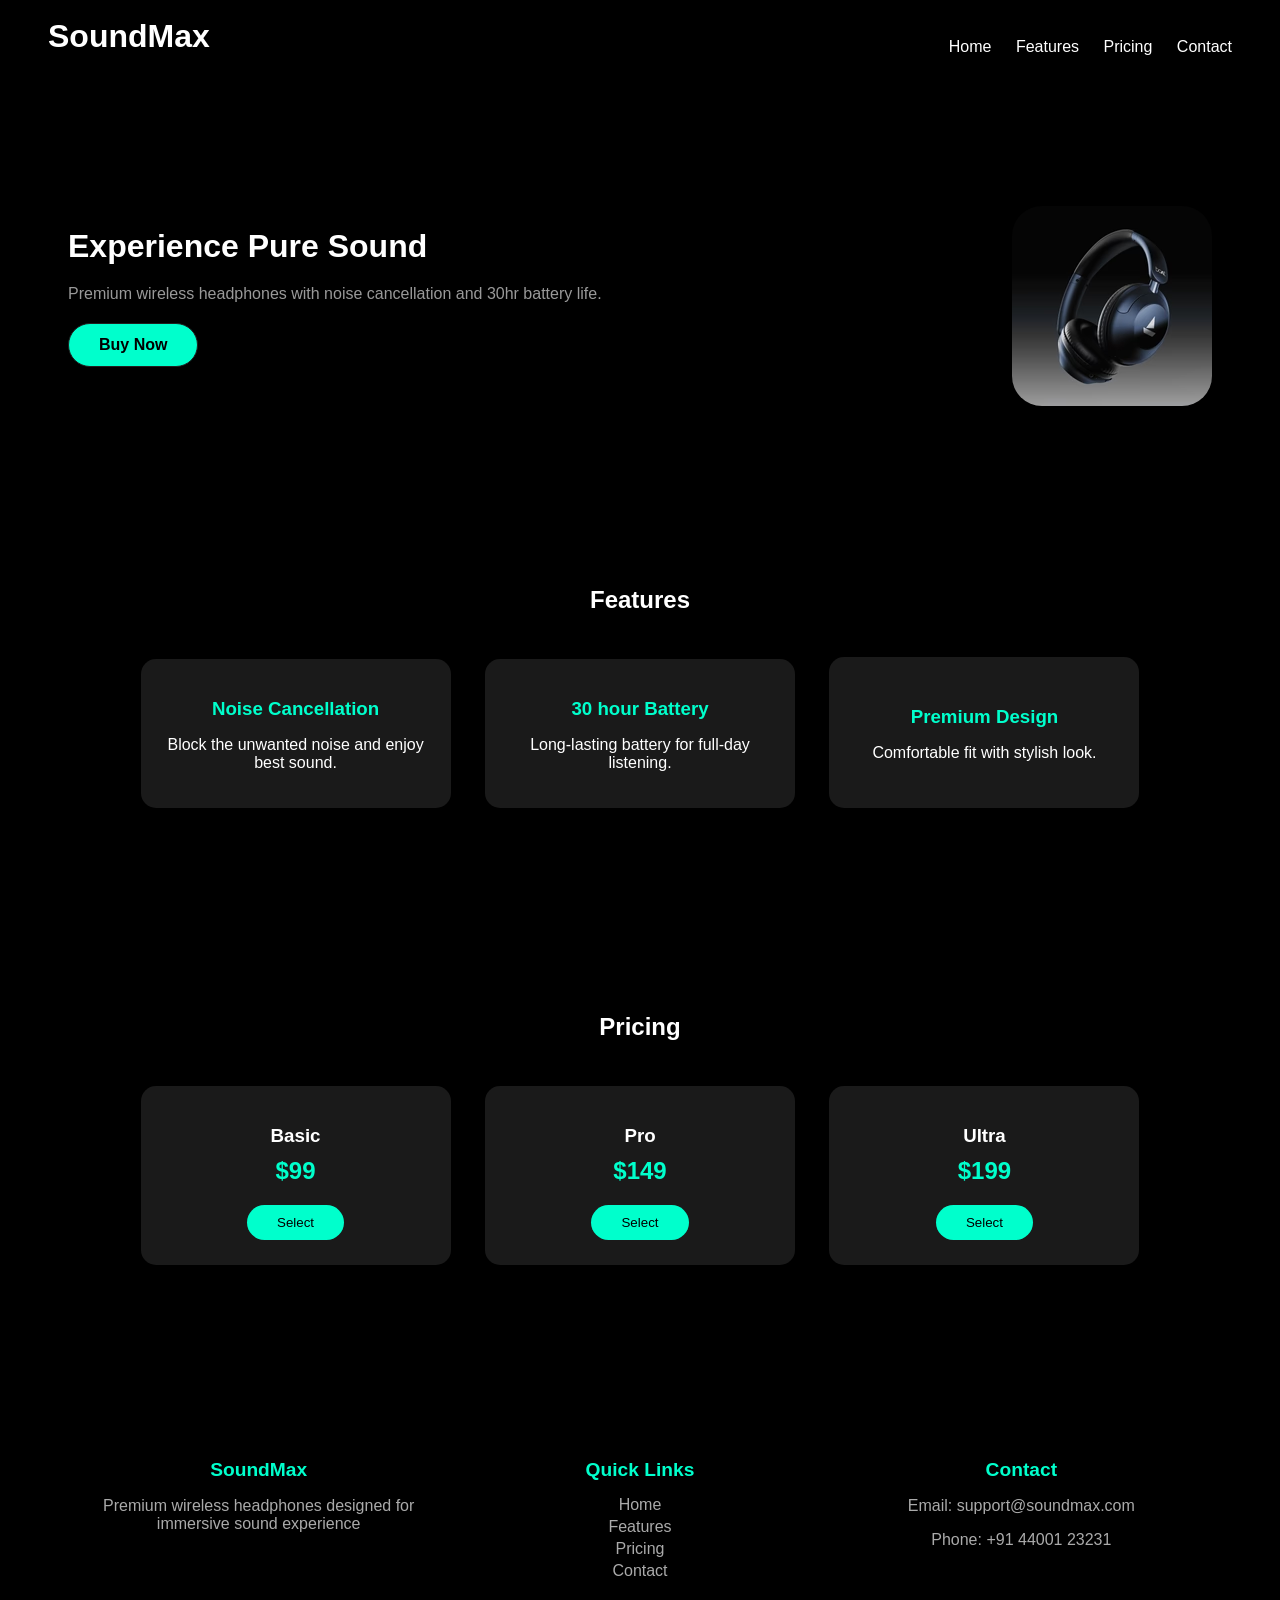
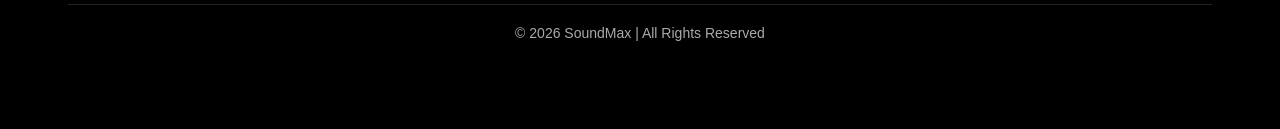
==== index.html @ c3f9bc01 "created html and css file" ====
<!DOCTYPE html>
<html>

<head>
    <title>SoundMax</title>
    <meta charset="UTF-8">
    <meta name="viewport" content="width=device-width, initial-scale=1.0">
    <link rel="stylesheet" href="style.css">
</head>

<body>
    <div class="header">
        <h1>SoundMax</h1>
        <ul>
            <li><a href="#home">Home</a></li>
            <li><a href="#features">Features</a></li>
            <li><a href=" #pricing">Pricing</a></li>
            <li><a href="#contact">Contact</a></li>
        </ul>
    </div>
    <div class="content" id="home">
        <div>
            <h1>Experience Pure Sound</h1>
            <p>Premium wireless headphones with noise cancellation and 30hr battery life.</p>
            <a href="#">Buy Now</a>
        </div>
        <img src="image/headphone.avif">
    </div>
    <div class="Features" id="features">
        <h2>Features</h2>
        <div class="f_cont">
            <div class="box">
                <h3>Noise Cancellation</h3>
                <p>Block the unwanted noise and enjoy best sound.</p>
            </div>
            <div class="box">
                <h3>30 hour Battery</h3>
                <p>Long-lasting battery for full-day listening.</p>
            </div>
            <div class="box1">
                <h3>Premium Design</h3>
                <p>Comfortable fit with stylish look.</p>
            </div>
        </div>
    </div>
    <div class="Pricing" id="pricing">
        <h2>Pricing</h2>
        <div class="pric">
            <div class="box2">
                <h3>Basic</h3>
                <h2>$99</h2>
                <button>Select</button>
            </div>
            <div class="box2">
                <h3>Pro</h3>
                <h2>$149</h2>
                <button>Select</button>
            </div>
            <div class="box2">
                <h3>Ultra</h3>
                <h2>$199</h2>
                <button>Select</button>
            </div>
        </div>
    </div>
    <div class="footer" id="contact">
        <div class="f_con">
            <div class="f_box">
                <h3>SoundMax</h3>
                <p>Premium wireless headphones designed for immersive sound experience</p>
            </div>
            <div class="f_box">
                <h3>Quick Links</h3>
                <a href="#home">Home</a>
                <a href="#features">Features</a>
                <a href=" #pricing">Pricing</a>
                <a href="#contact">Contact</a>
            </div>
            <div class="f_box">
                <h3>Contact</h3>
                <p style="cursor: pointer;">Email: support@soundmax.com</p>
                <p style="cursor: pointer;">Phone: +91 44001 23231</p>
            </div>
        </div>
        <div class="cr">
            <!-- &#169; 2026 SoundMax | All Rights Reserved -->
            &copy; 2026 SoundMax | All Rights Reserved
        </div>
    </div>
</body>

</html>
---- style.css ----
body{
background-color:black;
color: white;
font-family: 'Segoe UI', Tahoma, Geneva, Verdana, sans-serif;
}
html{
    scroll-behavior: smooth;
}
.header{
    background-color: black;
    position: sticky;
    padding: 10px 40px;
    display: flex;
    justify-content: space-between;
    align-items: center;
    z-index: 1000;
    top:0;
}
.header h1{
    margin-top: 0%;
}
.header ul{
    list-style: none;
    padding-left:0%;
}
.header li{
 margin-left: 20px;
 display: inline-block;
}
.header a{
    text-decoration: none;
    color:white;
    transition: 0.3s;
}
.header a:hover{
    color:#00ffcc
}
/* content */
.content{
    background: linear-gradient(#1f1f1f);
    padding: 80px 60px;
    justify-content: space-between;
    display: flex;
    flex-wrap: wrap;
    align-items: center;
}
.content img{
    border: none;
    border-radius: 30px;
    margin-top: 40px;
    width: 200px;
    height: 200px;
    transition: 0.4s;
}
.content img:hover{
    transform: scale(1.1);
    cursor:pointer;
    border:1px solid #00ffcc;
    box-shadow: 0px 0px 15px rgb(5, 224, 187);
}
.content a{
    text-decoration: none;
    border: 1px solid;
    background-color: #00ffcc;
    border-radius: 25px;
    padding: 12px 30px;
    color:black;
    border-color: #1f1f1f;
    transition: 0.3s;
    display: inline-block; 
    font-weight: bold;
}
.content a:hover{
    background-color: white;
    transform:scale(0.90);
}
.content p{
    color:#999;
    margin-bottom: 20px;
}
.content h1{
    margin-bottom:20px ;
}
/* features */
.Features{
    text-align: center;
    padding: 80px 60px;
}
.Features .f_cont{
    margin-top: 30px;
}
.f_cont .box {
    display:inline-block;
    width: 270px;
    padding:20px;
    border-radius: 15px;
    margin:15px;
    transition: 0.3s;
    background:#1a1a1a;
}
.f_cont .box1 {
    display:inline-block;
    width: 270px;
    padding:30px 20px;
    border-radius: 15px;
    margin:15px;
    transition: 0.3s;
    background:#1a1a1a;
    position: relative;
    top:-10px;
}
.f_cont .box h3, 
.f_cont .box1 h3{
        color:#00ffcc;
        margin-bottom: 10px;
}
.f_cont .box1:hover{
        transform: translateY(-10px);
        border: 2px solid #00ffcc;
        box-shadow: 0 15px 20px rgba(0, 225, 202, 0.397);
}
.f_cont .box:hover{
        transform: translateY(-10px);
        border: 2px solid #00ffcc;
        box-shadow: 0 15px 20px rgba(0, 225, 202, 0.422);
}
/* pricing */
.Pricing{
    text-align: center;
    padding: 80px 60px;
}
.Pricing .pric{
    margin-top: 30px;
}
.pric .box2 {
    display:inline-block;
    width: 270px;
    padding:20px;
    border-radius: 15px;
    margin:15px;
    transition: 0.3s;
    background:#1a1a1a;
}
.pric .box2 h2{
        color:#00ffcc;
        margin-bottom: 10px;
        font-weight:900;
        margin-top: 0%;
    }
.pric .box2 h3{
    margin-bottom: 10px;
}
.pric .box2 button{
    margin-top: 10px;margin-bottom: 5px;
    padding: 10px 30px;
    border: none;
    border-radius: 30px;
    cursor: pointer;
    background-color: #00ffcc;
    transition: 0.3s;
}
.pric .box2 button:hover{
    background-color: white;
    color: black;
    transform: scale(0.90);
}
.pric .box2:hover{
        transform: translateY(-10px);
        border: 2px solid #00ffcc;
        box-shadow: 0 15px 20px rgb(0, 225, 204 ,0.2);}     
/* contact */
.footer{
    text-align: center;
    padding: 80px 60px;
} 
.footer .f_box p,a{
    color: #AAAAAA;

}
.footer .f_box h3,
.footer .f_box h4{
    color: #00ffcc;
    font-size: larger;
    margin-bottom: 15px;
}
.footer .f_box{
    background-color: black;
    text-align: none;
}
.footer .f_box a{
    text-decoration: none;
    display: block;
    transition: 0.3s;
    margin-bottom: 4px;
}
.footer .f_box a:hover{
    color: #00ffcc;
}
.footer .cr{
    font-size: 14px;
    border-top: 1px solid #222;
    color:  #AAAAAA;
    padding-top:20px;
    margin-top: 20px;
}
.footer .f_con{
    display: flex;
    justify-content: space-between;
    flex-wrap: wrap;
    max-width: 1200px;
    margin: auto;
}
.footer .f_box{
        flex: 1;
        min-width: 200px;
    }
/* mobile view */
@media (max-width:768px){
    .header{
        flex-direction: column;
        
    }
    .header ul{
         margin-top: 15px;
    }
    .content{
        flex-direction: column;
        padding: 100px 20px;
        text-align: center;
    }
    .f_cont .box ,
    .f_cont .box1 {
        display: block;
        margin: 15px auto;
        width: 90%;
    }
    .f_cont .box1 {
        top:10px;
    }
    .pric .box2 {
        display: block;
        margin: 15px auto;
        width: 90%;
    }
    .footer{
        flex-direction: column;
        padding: 100px 20px;
        text-align: center;
    }
    .footer .f_con{
        flex-direction: column;
        text-align: center;
    }
}
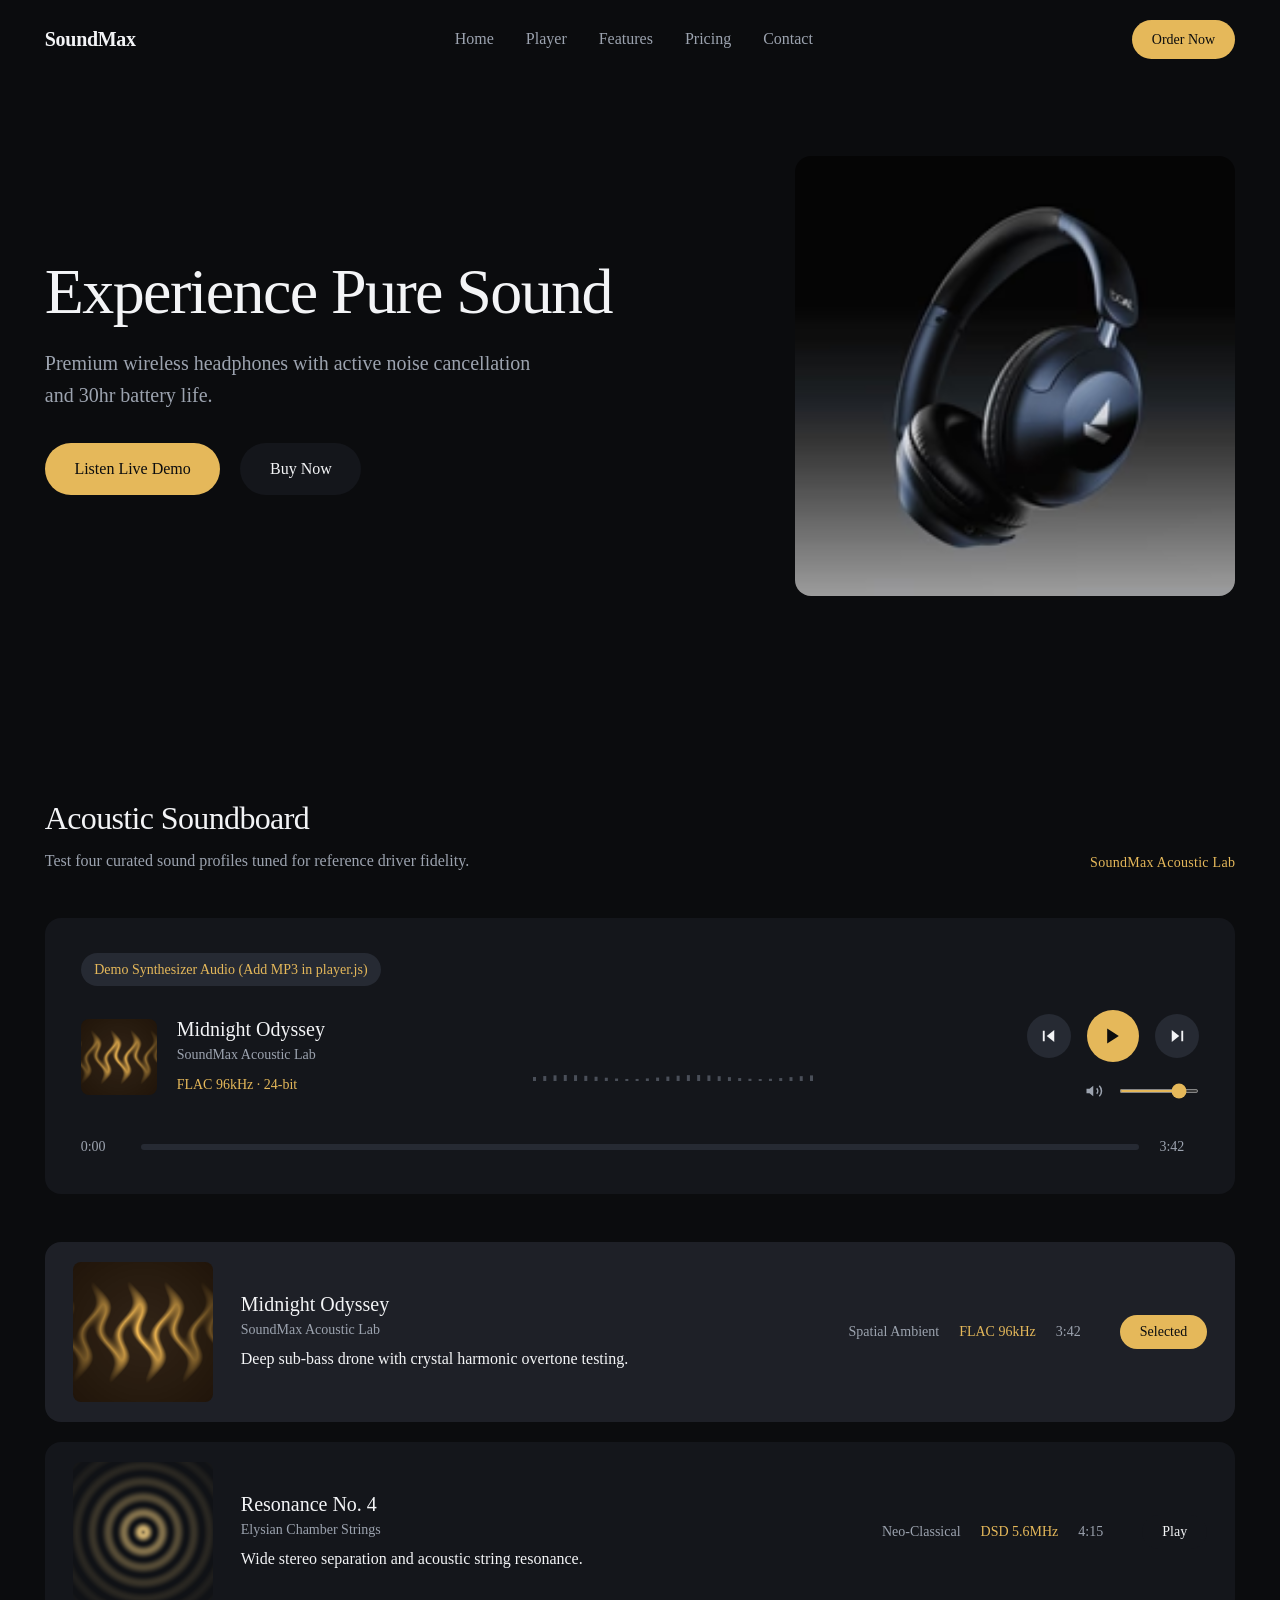
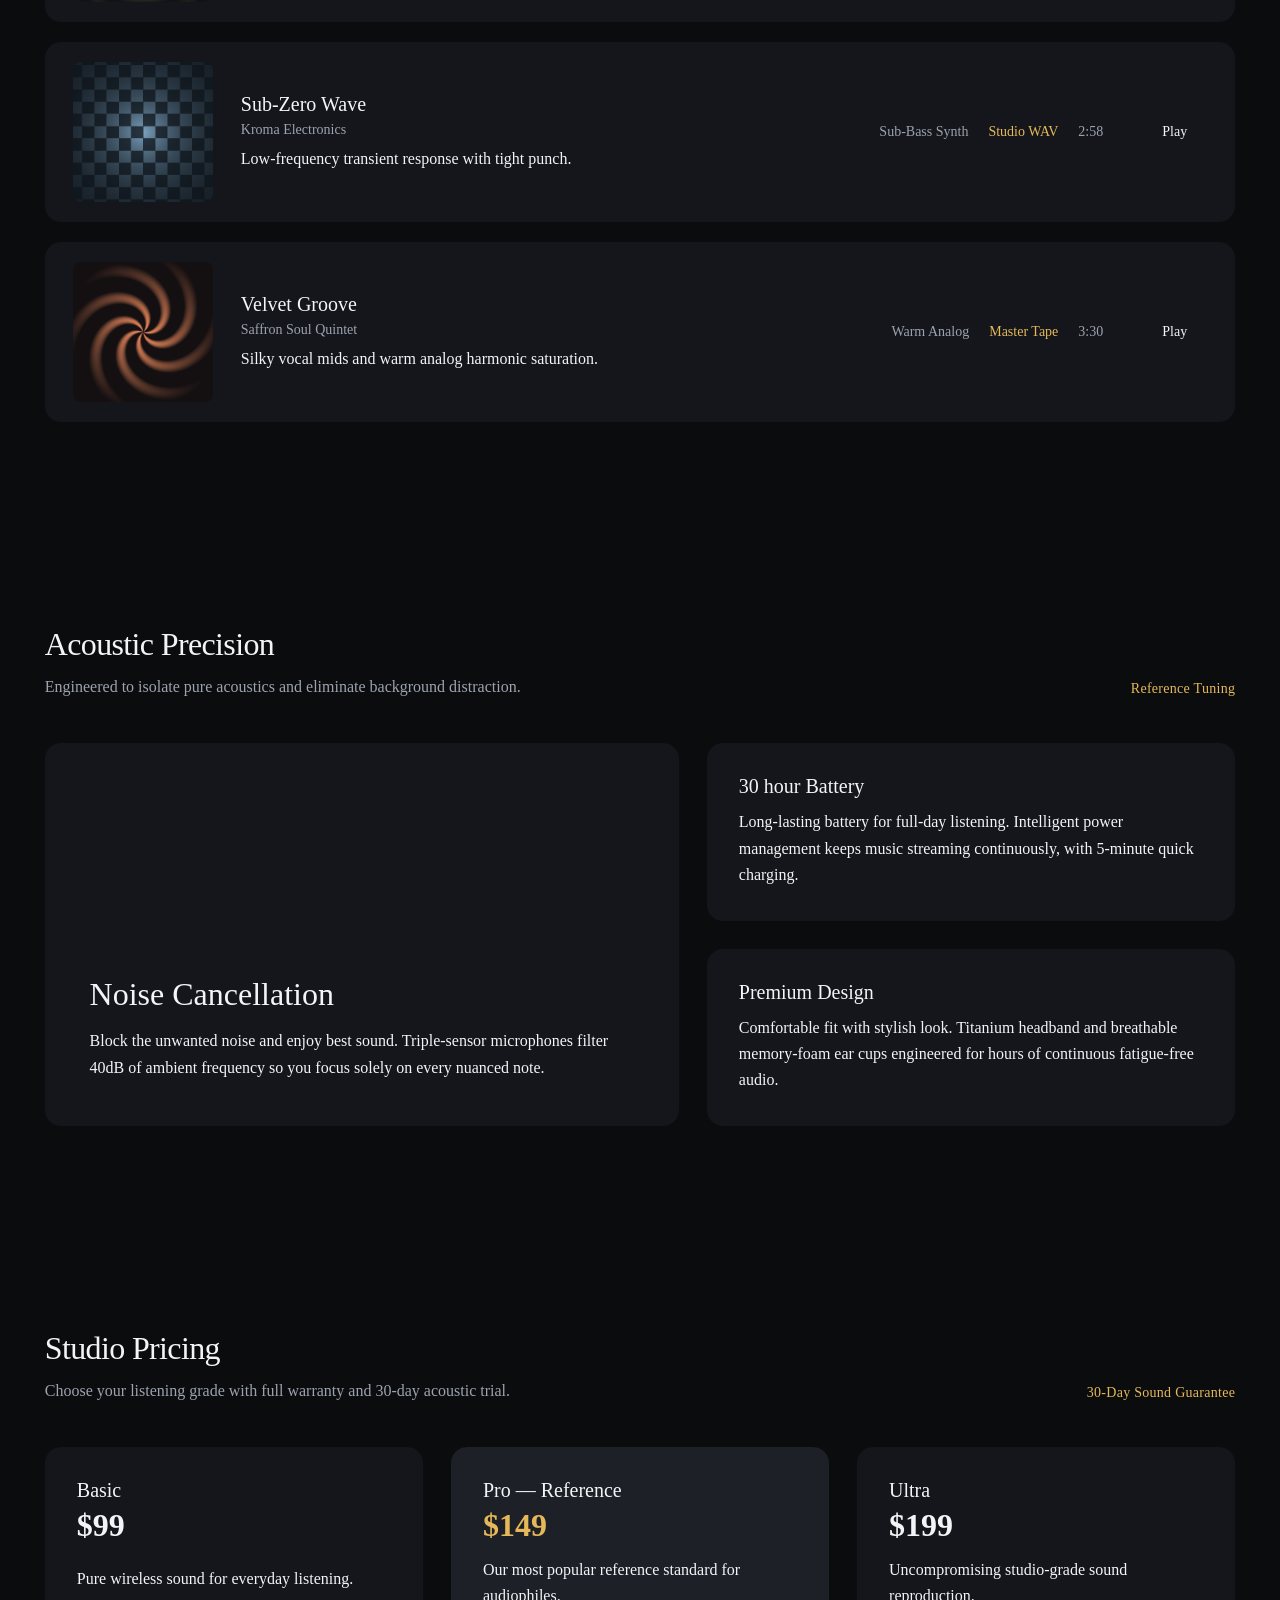
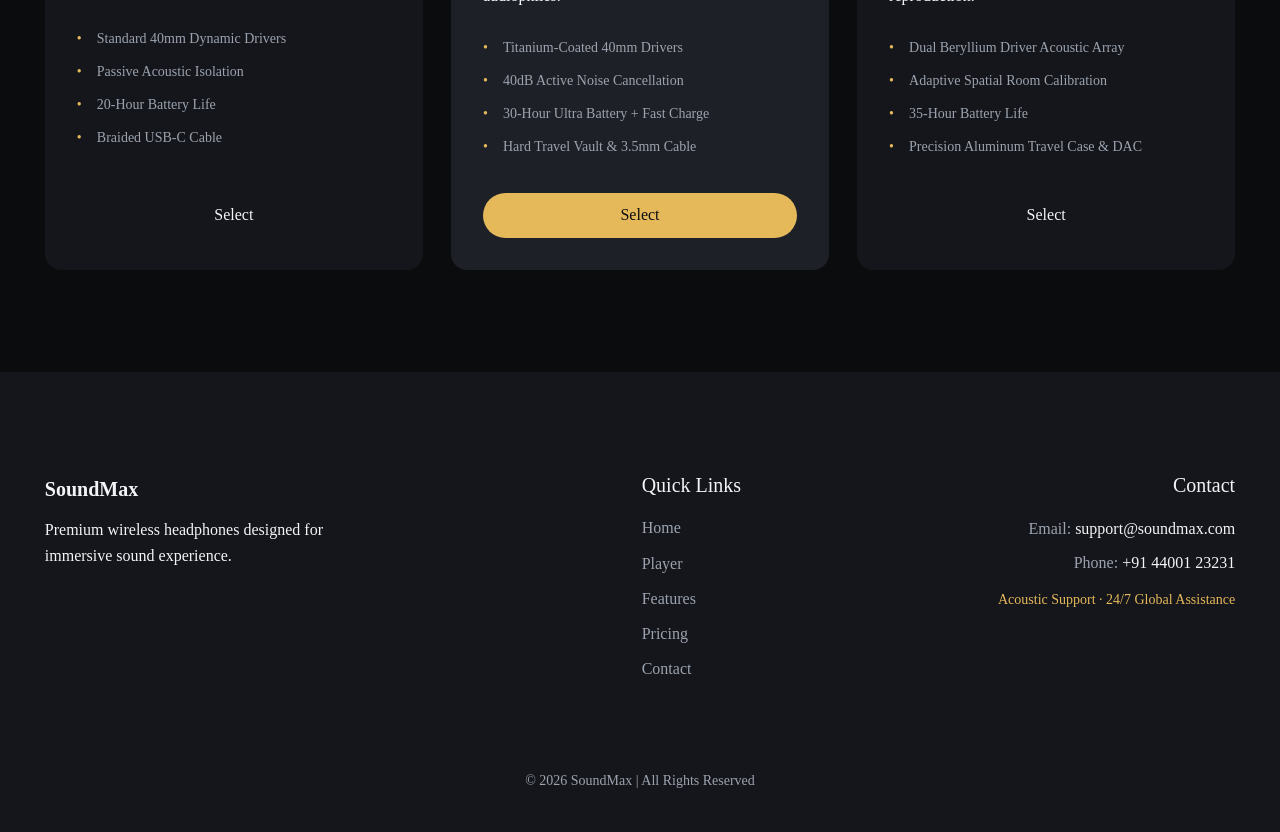
==== commit c4a60eee: "Redesign SoundMax music experience" ====
--- a/index.html
+++ b/index.html
@@ -1,92 +1,311 @@
 <!DOCTYPE html>
-<html>
+<html lang="en">
 
 <head>
-    <title>SoundMax</title>
     <meta charset="UTF-8">
     <meta name="viewport" content="width=device-width, initial-scale=1.0">
+    <meta name="color-scheme" content="dark">
+    <title>SoundMax — High Fidelity Acoustic Experience</title>
+    <!-- Dealt font: Erode serif display from Fontshare -->
+    <link rel="preconnect" href="https://api.fontshare.com">
+    <link rel="preconnect" href="https://cdn.fontshare.com" crossorigin>
+    <link href="https://api.fontshare.com/v2/css?f[]=erode@400,500,600&display=swap" rel="stylesheet">
     <link rel="stylesheet" href="style.css">
 </head>
 
 <body>
-    <div class="header">
-        <h1>SoundMax</h1>
-        <ul>
-            <li><a href="#home">Home</a></li>
-            <li><a href="#features">Features</a></li>
-            <li><a href=" #pricing">Pricing</a></li>
-            <li><a href="#contact">Contact</a></li>
-        </ul>
-    </div>
-    <div class="content" id="home">
-        <div>
-            <h1>Experience Pure Sound</h1>
-            <p>Premium wireless headphones with noise cancellation and 30hr battery life.</p>
-            <a href="#">Buy Now</a>
-        </div>
-        <img src="image/headphone.avif">
-    </div>
-    <div class="Features" id="features">
-        <h2>Features</h2>
-        <div class="f_cont">
-            <div class="box">
-                <h3>Noise Cancellation</h3>
-                <p>Block the unwanted noise and enjoy best sound.</p>
-            </div>
-            <div class="box">
-                <h3>30 hour Battery</h3>
-                <p>Long-lasting battery for full-day listening.</p>
-            </div>
-            <div class="box1">
-                <h3>Premium Design</h3>
-                <p>Comfortable fit with stylish look.</p>
-            </div>
-        </div>
-    </div>
-    <div class="Pricing" id="pricing">
-        <h2>Pricing</h2>
-        <div class="pric">
-            <div class="box2">
-                <h3>Basic</h3>
-                <h2>$99</h2>
-                <button>Select</button>
-            </div>
-            <div class="box2">
-                <h3>Pro</h3>
-                <h2>$149</h2>
-                <button>Select</button>
-            </div>
-            <div class="box2">
-                <h3>Ultra</h3>
-                <h2>$199</h2>
-                <button>Select</button>
-            </div>
-        </div>
-    </div>
-    <div class="footer" id="contact">
-        <div class="f_con">
-            <div class="f_box">
-                <h3>SoundMax</h3>
-                <p>Premium wireless headphones designed for immersive sound experience</p>
-            </div>
-            <div class="f_box">
+    <!-- Header Navigation -->
+    <header class="header">
+        <a href="#home" class="logo">SoundMax</a>
+        <nav class="nav-menu" aria-label="Main navigation">
+            <ul class="nav-links">
+                <li><a href="#home">Home</a></li>
+                <li><a href="#player">Player</a></li>
+                <li><a href="#features">Features</a></li>
+                <li><a href="#pricing">Pricing</a></li>
+                <li><a href="#contact">Contact</a></li>
+            </ul>
+        </nav>
+        <a href="#pricing" class="btn btn-sm btn-accent header-cta">Order Now</a>
+    </header>
+
+    <main>
+        <!-- Hero Section -->
+        <section class="content hero-section" id="home">
+            <div class="hero-text animate-enter">
+                <h1>Experience Pure Sound</h1>
+                <p class="hero-desc">Premium wireless headphones with active noise cancellation and 30hr battery life.</p>
+                <div class="hero-actions">
+                    <a href="#player" id="hero-listen-btn" class="btn btn-accent">Listen Live Demo</a>
+                    <a href="#pricing" class="btn btn-surface">Buy Now</a>
+                </div>
+            </div>
+            <div class="hero-visual animate-enter">
+                <img src="image/headphone.avif" alt="SoundMax Wireless Headphones" class="hero-image">
+            </div>
+        </section>
+
+        <!-- Interactive Music Player & Soundboard -->
+        <section class="player-section" id="player">
+            <div class="section-header animate-enter">
+                <div class="section-title-wrap">
+                    <h2>Acoustic Soundboard</h2>
+                    <p class="section-lead">Test four curated sound profiles tuned for reference driver fidelity.</p>
+                </div>
+                <span class="section-badge">SoundMax Acoustic Lab</span>
+            </div>
+
+            <!-- Master Interactive Player Dock -->
+            <div class="player-dock animate-enter" data-ui>
+                <div class="player-demo-notice">
+                    <span id="player-demo-badge" class="demo-badge">Demo Synthesizer Audio (Add MP3 in player.js)</span>
+                </div>
+
+                <div class="player-main-row">
+                    <div class="player-track-info">
+                        <img id="player-track-cover" src="image/album-midnight.png" alt="Current album artwork" class="player-cover">
+                        <div class="player-track-meta">
+                            <h3 id="player-track-title">Midnight Odyssey</h3>
+                            <p id="player-track-artist">SoundMax Acoustic Lab</p>
+                            <span id="player-track-format" class="format-tag">FLAC 96kHz · 24-bit</span>
+                        </div>
+                    </div>
+
+                    <div class="player-visualizer-wrap">
+                        <canvas id="visualizer-canvas" class="visualizer-canvas"></canvas>
+                    </div>
+
+                    <div class="player-controls-group">
+                        <div class="player-buttons">
+                            <button id="prev-btn" class="control-btn" aria-label="Previous track">
+                                <svg width="18" height="18" viewBox="0 0 24 24" fill="currentColor">
+                                    <polygon points="19 20 9 12 19 4 19 20"></polygon>
+                                    <line x1="5" y1="19" x2="5" y2="5" stroke="currentColor" stroke-width="2.5"></line>
+                                </svg>
+                            </button>
+                            <button id="play-btn" class="control-btn play-main-btn" aria-label="Play or pause track">
+                                <svg id="play-icon" width="20" height="20" viewBox="0 0 24 24">
+                                    <polygon points="5 3 19 12 5 21 5 3" fill="currentColor"></polygon>
+                                </svg>
+                            </button>
+                            <button id="next-btn" class="control-btn" aria-label="Next track">
+                                <svg width="18" height="18" viewBox="0 0 24 24" fill="currentColor">
+                                    <polygon points="5 4 15 12 5 20 5 4"></polygon>
+                                    <line x1="19" y1="5" x2="19" y2="19" stroke="currentColor" stroke-width="2.5"></line>
+                                </svg>
+                            </button>
+                        </div>
+
+                        <div class="player-volume-control">
+                            <button id="volume-btn" class="volume-btn" aria-label="Mute or unmute">
+                                <svg id="volume-icon" width="18" height="18" viewBox="0 0 24 24" fill="currentColor">
+                                    <polygon points="11 5 6 9 2 9 2 15 6 15 11 19 11 5"></polygon>
+                                    <path d="M15.54 8.46a5 5 0 0 1 0 7.07" fill="none" stroke="currentColor" stroke-width="2"></path>
+                                    <path d="M19.07 4.93a10 10 0 0 1 0 14.14" fill="none" stroke="currentColor" stroke-width="2"></path>
+                                </svg>
+                            </button>
+                            <input type="range" id="player-volume" class="volume-slider" min="0" max="100" value="80" aria-label="Volume slider">
+                        </div>
+                    </div>
+                </div>
+
+                <!-- Timeline Scrubber -->
+                <div class="player-timeline-row">
+                    <span id="player-current-time" class="time-label">0:00</span>
+                    <div class="progress-container">
+                        <div id="player-progress-fill" class="progress-fill"></div>
+                        <input type="range" id="player-progress" class="progress-range" min="0" max="100" value="0" step="0.1" aria-label="Audio timeline seek">
+                    </div>
+                    <span id="player-total-time" class="time-label">3:42</span>
+                </div>
+            </div>
+
+            <!-- Curated Sound Profiles Tracklist -->
+            <div class="tracklist-container">
+                <article class="track-row is-active animate-enter" data-index="0">
+                    <img src="image/album-midnight.png" alt="Midnight Odyssey cover art" class="track-art" width="140" height="140">
+                    <div class="track-details">
+                        <h3>Midnight Odyssey</h3>
+                        <p class="track-artist">SoundMax Acoustic Lab</p>
+                        <p class="track-desc">Deep sub-bass drone with crystal harmonic overtone testing.</p>
+                    </div>
+                    <div class="track-meta-wrap">
+                        <span class="track-genre">Spatial Ambient</span>
+                        <span class="track-format">FLAC 96kHz</span>
+                        <span class="track-time">3:42</span>
+                        <button class="btn btn-sm btn-accent track-play-state">Playing</button>
+                    </div>
+                </article>
+
+                <article class="track-row animate-enter" data-index="1">
+                    <img src="image/album-resonance.png" alt="Resonance No. 4 cover art" class="track-art" width="140" height="140">
+                    <div class="track-details">
+                        <h3>Resonance No. 4</h3>
+                        <p class="track-artist">Elysian Chamber Strings</p>
+                        <p class="track-desc">Wide stereo separation and acoustic string resonance.</p>
+                    </div>
+                    <div class="track-meta-wrap">
+                        <span class="track-genre">Neo-Classical</span>
+                        <span class="track-format">DSD 5.6MHz</span>
+                        <span class="track-time">4:15</span>
+                        <button class="btn btn-sm btn-surface track-play-state">Play</button>
+                    </div>
+                </article>
+
+                <article class="track-row animate-enter" data-index="2">
+                    <img src="image/album-subzero.png" alt="Sub-Zero Wave cover art" class="track-art" width="140" height="140">
+                    <div class="track-details">
+                        <h3>Sub-Zero Wave</h3>
+                        <p class="track-artist">Kroma Electronics</p>
+                        <p class="track-desc">Low-frequency transient response with tight punch.</p>
+                    </div>
+                    <div class="track-meta-wrap">
+                        <span class="track-genre">Sub-Bass Synth</span>
+                        <span class="track-format">Studio WAV</span>
+                        <span class="track-time">2:58</span>
+                        <button class="btn btn-sm btn-surface track-play-state">Play</button>
+                    </div>
+                </article>
+
+                <article class="track-row animate-enter" data-index="3">
+                    <img src="image/album-velvet.png" alt="Velvet Groove cover art" class="track-art" width="140" height="140">
+                    <div class="track-details">
+                        <h3>Velvet Groove</h3>
+                        <p class="track-artist">Saffron Soul Quintet</p>
+                        <p class="track-desc">Silky vocal mids and warm analog harmonic saturation.</p>
+                    </div>
+                    <div class="track-meta-wrap">
+                        <span class="track-genre">Warm Analog</span>
+                        <span class="track-format">Master Tape</span>
+                        <span class="track-time">3:30</span>
+                        <button class="btn btn-sm btn-surface track-play-state">Play</button>
+                    </div>
+                </article>
+            </div>
+        </section>
+
+        <!-- Features Section -->
+        <section class="Features features-section" id="features">
+            <div class="section-header animate-enter">
+                <div class="section-title-wrap">
+                    <h2>Acoustic Precision</h2>
+                    <p class="section-lead">Engineered to isolate pure acoustics and eliminate background distraction.</p>
+                </div>
+                <span class="section-badge">Reference Tuning</span>
+            </div>
+            <div class="features-editorial-grid">
+                <div class="feature-flagship animate-enter">
+                    <div class="feature-inner">
+                        <h3>Noise Cancellation</h3>
+                        <p>Block the unwanted noise and enjoy best sound. Triple-sensor microphones filter 40dB of ambient frequency so you focus solely on every nuanced note.</p>
+                    </div>
+                </div>
+                <div class="feature-sub animate-enter">
+                    <div class="feature-inner">
+                        <h3>30 hour Battery</h3>
+                        <p>Long-lasting battery for full-day listening. Intelligent power management keeps music streaming continuously, with 5-minute quick charging.</p>
+                    </div>
+                </div>
+                <div class="feature-sub animate-enter">
+                    <div class="feature-inner">
+                        <h3>Premium Design</h3>
+                        <p>Comfortable fit with stylish look. Titanium headband and breathable memory-foam ear cups engineered for hours of continuous fatigue-free audio.</p>
+                    </div>
+                </div>
+            </div>
+        </section>
+
+        <!-- Pricing Section -->
+        <section class="Pricing pricing-section" id="pricing">
+            <div class="section-header animate-enter">
+                <div class="section-title-wrap">
+                    <h2>Studio Pricing</h2>
+                    <p class="section-lead">Choose your listening grade with full warranty and 30-day acoustic trial.</p>
+                </div>
+                <span class="section-badge">30-Day Sound Guarantee</span>
+            </div>
+            <div class="pricing-cards-grid">
+                <div class="pricing-card animate-enter">
+                    <div class="pricing-tier-head">
+                        <h3>Basic</h3>
+                        <div class="pricing-amount">$99</div>
+                    </div>
+                    <p class="tier-summary">Pure wireless sound for everyday listening.</p>
+                    <ul class="tier-features">
+                        <li>Standard 40mm Dynamic Drivers</li>
+                        <li>Passive Acoustic Isolation</li>
+                        <li>20-Hour Battery Life</li>
+                        <li>Braided USB-C Cable</li>
+                    </ul>
+                    <button class="btn btn-surface btn-tier">Select</button>
+                </div>
+
+                <div class="pricing-card is-popular animate-enter">
+                    <div class="pricing-tier-head">
+                        <h3>Pro — Reference</h3>
+                        <div class="pricing-amount">$149</div>
+                    </div>
+                    <p class="tier-summary">Our most popular reference standard for audiophiles.</p>
+                    <ul class="tier-features">
+                        <li>Titanium-Coated 40mm Drivers</li>
+                        <li>40dB Active Noise Cancellation</li>
+                        <li>30-Hour Ultra Battery + Fast Charge</li>
+                        <li>Hard Travel Vault & 3.5mm Cable</li>
+                    </ul>
+                    <button class="btn btn-accent btn-tier">Select</button>
+                </div>
+
+                <div class="pricing-card animate-enter">
+                    <div class="pricing-tier-head">
+                        <h3>Ultra</h3>
+                        <div class="pricing-amount">$199</div>
+                    </div>
+                    <p class="tier-summary">Uncompromising studio-grade sound reproduction.</p>
+                    <ul class="tier-features">
+                        <li>Dual Beryllium Driver Acoustic Array</li>
+                        <li>Adaptive Spatial Room Calibration</li>
+                        <li>35-Hour Battery Life</li>
+                        <li>Precision Aluminum Travel Case & DAC</li>
+                    </ul>
+                    <button class="btn btn-surface btn-tier">Select</button>
+                </div>
+            </div>
+        </section>
+    </main>
+
+    <!-- Footer & Contact Section -->
+    <footer class="footer contact-section" id="contact">
+        <div class="footer-container">
+            <div class="footer-brand-column animate-enter">
+                <span class="footer-brand-title">SoundMax</span>
+                <p class="footer-brand-desc">Premium wireless headphones designed for immersive sound experience.</p>
+            </div>
+            <div class="footer-links-column animate-enter">
                 <h3>Quick Links</h3>
-                <a href="#home">Home</a>
-                <a href="#features">Features</a>
-                <a href=" #pricing">Pricing</a>
-                <a href="#contact">Contact</a>
-            </div>
-            <div class="f_box">
+                <nav aria-label="Footer links">
+                    <ul class="footer-nav">
+                        <li><a href="#home">Home</a></li>
+                        <li><a href="#player">Player</a></li>
+                        <li><a href="#features">Features</a></li>
+                        <li><a href="#pricing">Pricing</a></li>
+                        <li><a href="#contact">Contact</a></li>
+                    </ul>
+                </nav>
+            </div>
+            <div class="footer-contact-column animate-enter">
                 <h3>Contact</h3>
-                <p style="cursor: pointer;">Email: support@soundmax.com</p>
-                <p style="cursor: pointer;">Phone: +91 44001 23231</p>
+                <p class="contact-line">Email: <a href="mailto:support@soundmax.com">support@soundmax.com</a></p>
+                <p class="contact-line">Phone: <a href="tel:+914400123231">+91 44001 23231</a></p>
+                <p class="contact-note">Acoustic Support · 24/7 Global Assistance</p>
             </div>
         </div>
         <div class="cr">
-            <!-- &#169; 2026 SoundMax | All Rights Reserved -->
             &copy; 2026 SoundMax | All Rights Reserved
         </div>
-    </div>
+    </footer>
+
+    <!-- Audio Player Logic -->
+    <script src="player.js"></script>
 </body>
 
-</html>+</html>
--- a/style.css
+++ b/style.css
@@ -1,254 +1,1003 @@
-body{
-background-color:black;
-color: white;
-font-family: 'Segoe UI', Tahoma, Geneva, Verdana, sans-serif;
-}
-html{
-    scroll-behavior: smooth;
-}
-.header{
-    background-color: black;
-    position: sticky;
-    padding: 10px 40px;
+/* SoundMax Acoustic Experience — Premium Dark Theme */
+
+:root {
+  color-scheme: dark;
+
+  /* Surfaces & Ink Tokens */
+  --bg: #0b0c0e;
+  --surface: #14161b;
+  --surface-hover: #1e2027;
+  --surface-active: #262a33;
+  --ink: #f3f4f6;
+  --muted: #9ca3af;
+  --accent: #e5b85a;
+  --accent-ink: #0b0c0e;
+
+  /* Spacing & Rhythm */
+  --margin: clamp(1.25rem, 3.5vw, 3rem);
+  --section-gap: clamp(4.5rem, 8vw, 7.5rem);
+  --radius-sm: 4px;
+  --radius-md: 8px;
+  --radius-lg: 16px;
+  --radius-pill: 9999px;
+
+  /* Exactly 5 Consolidated Fluid Type Steps */
+  --step-display: clamp(2.5rem, 5vw, 4.25rem);
+  --step-title: clamp(1.75rem, 2.5vw, 2.25rem);
+  --step-lead: 1.25rem;
+  --step-body: 1rem;
+  --step-small: 0.875rem;
+
+  /* Typography Font Stack */
+  --font-display: 'Erode', serif, system-ui, sans-serif;
+  --font-text: 'Erode', serif, system-ui, sans-serif;
+}
+
+/* CSS Reset & Foundations */
+*, *::before, *::after {
+  box-sizing: border-box;
+  margin: 0;
+  padding: 0;
+}
+
+html {
+  scroll-behavior: smooth;
+  background-color: var(--bg);
+  color: var(--ink);
+  font-family: var(--font-text);
+  font-size: 16px;
+  line-height: 1.55;
+  -webkit-font-smoothing: antialiased;
+}
+
+body {
+  background-color: var(--bg);
+  color: var(--ink);
+  min-height: 100dvh;
+  overflow-x: hidden;
+  width: 100%;
+}
+
+/* Accessible Selection */
+::selection {
+  background-color: var(--accent);
+  color: var(--accent-ink);
+}
+
+/* Typography Hierarchy */
+h1, h2, h3, h4 {
+  font-family: var(--font-display);
+  color: var(--ink);
+  font-weight: 500;
+  line-height: 1.1;
+  text-wrap: balance;
+}
+
+h1 {
+  font-size: var(--step-display);
+  letter-spacing: -0.025em;
+  margin-bottom: 1.25rem;
+}
+
+h2 {
+  font-size: var(--step-title);
+  letter-spacing: -0.02em;
+  margin-bottom: 0.75rem;
+}
+
+h3 {
+  font-size: var(--step-lead);
+  font-weight: 500;
+  margin-bottom: 0.5rem;
+}
+
+p {
+  font-size: var(--step-body);
+  color: var(--ink);
+  line-height: 1.6;
+}
+
+a {
+  color: inherit;
+  text-decoration: none;
+  transition: color 0.2s ease;
+}
+
+/* Buttons */
+.btn {
+  display: inline-flex;
+  align-items: center;
+  justify-content: center;
+  padding: 0.85rem 1.85rem;
+  border-radius: var(--radius-pill);
+  font-family: var(--font-display);
+  font-size: var(--step-body);
+  font-weight: 500;
+  cursor: pointer;
+  border: 0;
+  transition: transform 0.2s ease, background-color 0.2s ease, color 0.2s ease;
+  user-select: none;
+}
+
+.btn:active {
+  transform: scale(0.97);
+}
+
+.btn:focus-visible {
+  outline: 2px solid var(--accent);
+  outline-offset: 3px;
+}
+
+.btn-accent {
+  background-color: var(--accent);
+  color: var(--accent-ink);
+}
+
+.btn-accent:hover {
+  background-color: #f1cb75;
+}
+
+.btn-surface {
+  background-color: var(--surface);
+  color: var(--ink);
+}
+
+.btn-surface:hover {
+  background-color: var(--surface-hover);
+}
+
+.btn-sm {
+  padding: 0.55rem 1.25rem;
+  font-size: var(--step-small);
+}
+
+/* Header & Navigation Bar */
+.header {
+  position: sticky;
+  top: 0;
+  z-index: 1000;
+  background-color: var(--bg);
+  padding: 1.25rem var(--margin);
+  width: 100%;
+  display: flex;
+  align-items: center;
+  justify-content: space-between;
+  gap: 1.5rem;
+}
+
+.logo {
+  font-family: var(--font-display);
+  font-size: var(--step-lead);
+  font-weight: 600;
+  color: var(--ink);
+  letter-spacing: -0.015em;
+}
+
+.logo:hover {
+  color: var(--accent);
+}
+
+.nav-menu {
+  display: flex;
+  align-items: center;
+}
+
+.nav-links {
+  list-style: none;
+  display: flex;
+  align-items: center;
+  gap: 2rem;
+}
+
+.nav-links a {
+  font-size: var(--step-body);
+  color: var(--muted);
+  font-weight: 500;
+  padding: 0.25rem 0;
+}
+
+.nav-links a:hover,
+.nav-links a:focus-visible {
+  color: var(--ink);
+}
+
+/* Sections Common Layout — Equal Outer Margins */
+main {
+  width: 100%;
+}
+
+section {
+  padding-block: var(--section-gap);
+  padding-inline: var(--margin);
+  width: 100%;
+}
+
+.section-header {
+  display: flex;
+  justify-content: space-between;
+  align-items: flex-end;
+  gap: 1.5rem;
+  margin-bottom: 2.75rem;
+  width: 100%;
+}
+
+.section-title-wrap {
+  max-width: 680px;
+}
+
+.section-badge {
+  font-size: var(--step-small);
+  color: var(--accent);
+  flex-shrink: 0;
+  text-align: right;
+  letter-spacing: 0.02em;
+}
+
+.section-lead {
+  font-size: var(--step-body);
+  color: var(--muted);
+}
+
+/* Hero Section */
+.hero-section {
+  padding-top: calc(var(--section-gap) * 0.75);
+  display: grid;
+  grid-template-columns: 1.15fr 0.85fr;
+  align-items: center;
+  gap: clamp(2rem, 5vw, 4.5rem);
+}
+
+.hero-text {
+  max-width: 620px;
+}
+
+.hero-desc {
+  font-size: var(--step-lead);
+  color: var(--muted);
+  margin-bottom: 2rem;
+  max-width: 500px;
+}
+
+.hero-actions {
+  display: flex;
+  align-items: center;
+  gap: 1.25rem;
+  flex-wrap: wrap;
+}
+
+.hero-visual {
+  display: flex;
+  justify-content: flex-end;
+  align-items: center;
+  width: 100%;
+}
+
+.hero-image {
+  width: 100%;
+  max-width: 440px;
+  height: auto;
+  aspect-ratio: 1 / 1;
+  object-fit: contain;
+  border-radius: var(--radius-lg);
+  animation: subtle-drift 6s ease-in-out infinite;
+}
+
+/* Interactive Music Player Section */
+.player-section {
+  background-color: var(--bg);
+}
+
+.player-dock {
+  background-color: var(--surface);
+  border-radius: var(--radius-lg);
+  padding: clamp(1.5rem, 2.8vw, 2.5rem);
+  margin-bottom: 3rem;
+  width: 100%;
+}
+
+.player-demo-notice {
+  margin-bottom: 1.5rem;
+}
+
+.demo-badge {
+  display: inline-block;
+  font-size: var(--step-small);
+  background-color: var(--surface-active);
+  color: var(--accent);
+  padding: 0.35rem 0.85rem;
+  border-radius: var(--radius-pill);
+}
+
+.demo-badge.badge-real {
+  color: #58e5a4;
+}
+
+.player-main-row {
+  display: grid;
+  grid-template-columns: 1.2fr 1fr 1fr;
+  align-items: center;
+  gap: 2rem;
+  margin-bottom: 2rem;
+}
+
+.player-track-info {
+  display: flex;
+  align-items: center;
+  gap: 1.25rem;
+}
+
+.player-cover {
+  width: 76px;
+  height: 76px;
+  border-radius: var(--radius-md);
+  object-fit: cover;
+  background-color: var(--surface-active);
+  flex-shrink: 0;
+}
+
+.player-track-meta h3 {
+  font-size: var(--step-lead);
+  margin-bottom: 0.2rem;
+  color: var(--ink);
+}
+
+.player-track-meta p {
+  font-size: var(--step-small);
+  color: var(--muted);
+  margin-bottom: 0.35rem;
+}
+
+.format-tag {
+  display: inline-block;
+  font-size: var(--step-small);
+  color: var(--accent);
+}
+
+.player-visualizer-wrap {
+  display: flex;
+  justify-content: center;
+  align-items: center;
+}
+
+.visualizer-canvas {
+  width: 100%;
+  max-width: 280px;
+  height: 48px;
+}
+
+.player-controls-group {
+  display: flex;
+  flex-direction: column;
+  align-items: flex-end;
+  gap: 1rem;
+}
+
+.player-buttons {
+  display: flex;
+  align-items: center;
+  gap: 1rem;
+}
+
+.control-btn {
+  background-color: var(--surface-active);
+  color: var(--ink);
+  border: 0;
+  width: 44px;
+  height: 44px;
+  border-radius: var(--radius-pill);
+  display: flex;
+  align-items: center;
+  justify-content: center;
+  cursor: pointer;
+  transition: background-color 0.2s ease, transform 0.2s ease;
+}
+
+.control-btn:hover {
+  background-color: var(--surface-hover);
+}
+
+.control-btn:active {
+  transform: scale(0.94);
+}
+
+.play-main-btn {
+  background-color: var(--accent);
+  color: var(--accent-ink);
+  width: 52px;
+  height: 52px;
+}
+
+.play-main-btn:hover {
+  background-color: #f1cb75;
+}
+
+.player-volume-control {
+  display: flex;
+  align-items: center;
+  gap: 0.75rem;
+}
+
+.volume-btn {
+  background: transparent;
+  border: 0;
+  color: var(--muted);
+  cursor: pointer;
+  display: flex;
+  align-items: center;
+  padding: 0.25rem;
+}
+
+.volume-btn:hover {
+  color: var(--ink);
+}
+
+.volume-slider {
+  width: 80px;
+  height: 4px;
+  accent-color: var(--accent);
+  cursor: pointer;
+  background-color: var(--surface-active);
+  border-radius: var(--radius-pill);
+}
+
+/* Timeline Scrubber */
+.player-timeline-row {
+  display: grid;
+  grid-template-columns: auto 1fr auto;
+  align-items: center;
+  gap: 1.25rem;
+}
+
+.time-label {
+  font-size: var(--step-small);
+  color: var(--muted);
+  font-variant-numeric: tabular-nums;
+  min-width: 2.5rem;
+}
+
+.progress-container {
+  position: relative;
+  width: 100%;
+  height: 6px;
+  background-color: var(--surface-active);
+  border-radius: var(--radius-pill);
+  display: flex;
+  align-items: center;
+}
+
+.progress-fill {
+  position: absolute;
+  left: 0;
+  top: 0;
+  height: 100%;
+  width: 0%;
+  background-color: var(--accent);
+  border-radius: var(--radius-pill);
+  pointer-events: none;
+}
+
+.progress-range {
+  position: absolute;
+  width: 100%;
+  height: 100%;
+  opacity: 0;
+  cursor: pointer;
+  z-index: 2;
+  margin: 0;
+}
+
+/* Tracklist Container — Studio Horizontal Rows */
+.tracklist-container {
+  display: flex;
+  flex-direction: column;
+  gap: 1.25rem;
+  width: 100%;
+}
+
+.track-row {
+  background-color: var(--surface);
+  border-radius: var(--radius-lg);
+  padding: 1.25rem 1.75rem;
+  display: grid;
+  grid-template-columns: auto 1fr auto;
+  align-items: center;
+  gap: 1.75rem;
+  cursor: pointer;
+  transition: background-color 0.2s ease, transform 0.2s ease;
+  width: 100%;
+}
+
+.track-row:hover {
+  background-color: var(--surface-hover);
+  transform: translateY(-2px);
+}
+
+.track-row.is-active {
+  background-color: var(--surface-hover);
+}
+
+.track-art {
+  width: 140px;
+  height: 140px;
+  min-width: 140px;
+  min-height: 140px;
+  border-radius: var(--radius-md);
+  object-fit: cover;
+  background-color: var(--surface-active);
+  flex-shrink: 0;
+}
+
+.track-details h3 {
+  font-size: var(--step-lead);
+  margin-bottom: 0.25rem;
+  color: var(--ink);
+}
+
+.track-artist {
+  font-size: var(--step-small);
+  color: var(--muted);
+  margin-bottom: 0.35rem;
+}
+
+.track-desc {
+  font-size: var(--step-body);
+  color: var(--ink);
+  line-height: 1.45;
+}
+
+.track-meta-wrap {
+  display: flex;
+  align-items: center;
+  gap: 1.25rem;
+  flex-shrink: 0;
+}
+
+.track-genre {
+  font-size: var(--step-small);
+  color: var(--muted);
+}
+
+.track-format {
+  font-size: var(--step-small);
+  color: var(--accent);
+  font-weight: 500;
+}
+
+.track-time {
+  font-size: var(--step-small);
+  color: var(--muted);
+  font-variant-numeric: tabular-nums;
+  min-width: 2.75rem;
+}
+
+/* Features Editorial Section */
+.features-section {
+  background-color: var(--bg);
+}
+
+.features-editorial-grid {
+  display: grid;
+  grid-template-columns: 1.2fr 1fr;
+  grid-template-rows: auto auto;
+  gap: 1.75rem;
+  width: 100%;
+}
+
+.feature-flagship {
+  grid-row: span 2;
+  background-color: var(--surface);
+  border-radius: var(--radius-lg);
+  padding: clamp(2rem, 3.5vw, 3.5rem);
+  display: flex;
+  flex-direction: column;
+  justify-content: flex-end;
+}
+
+.feature-flagship h3 {
+  font-size: var(--step-title);
+  margin-bottom: 1rem;
+  color: var(--ink);
+}
+
+.feature-sub {
+  background-color: var(--surface);
+  border-radius: var(--radius-lg);
+  padding: clamp(1.75rem, 2.5vw, 2.5rem);
+  display: flex;
+  flex-direction: column;
+  justify-content: center;
+}
+
+.feature-sub h3 {
+  font-size: var(--step-lead);
+  margin-bottom: 0.75rem;
+  color: var(--ink);
+}
+
+.feature-inner p {
+  line-height: 1.65;
+  color: var(--ink);
+}
+
+/* Pricing Section */
+.pricing-section {
+  background-color: var(--bg);
+}
+
+.pricing-cards-grid {
+  display: grid;
+  grid-template-columns: repeat(3, 1fr);
+  gap: 1.75rem;
+  align-items: stretch;
+  width: 100%;
+}
+
+.pricing-card {
+  background-color: var(--surface);
+  border-radius: var(--radius-lg);
+  padding: clamp(1.75rem, 2.5vw, 2.5rem);
+  display: flex;
+  flex-direction: column;
+  justify-content: space-between;
+  transition: transform 0.25s ease, background-color 0.25s ease;
+  width: 100%;
+}
+
+.pricing-card:hover {
+  background-color: var(--surface-hover);
+  transform: translateY(-4px);
+}
+
+.pricing-card.is-popular {
+  background-color: var(--surface-hover);
+}
+
+.pricing-tier-head {
+  margin-bottom: 1rem;
+}
+
+.pricing-tier-head h3 {
+  font-size: var(--step-lead);
+  margin-bottom: 0.5rem;
+}
+
+.pricing-amount {
+  font-family: var(--font-display);
+  font-size: var(--step-title);
+  font-weight: 600;
+  color: var(--ink);
+  line-height: 1;
+}
+
+.pricing-card.is-popular .pricing-amount {
+  color: var(--accent);
+}
+
+.tier-summary {
+  font-size: var(--step-body);
+  margin-bottom: 1.75rem;
+  color: var(--ink);
+}
+
+.tier-features {
+  list-style: none;
+  margin-bottom: 2.25rem;
+  display: flex;
+  flex-direction: column;
+  gap: 0.75rem;
+}
+
+.tier-features li {
+  font-size: var(--step-small);
+  color: var(--muted);
+  position: relative;
+  padding-left: 1.25rem;
+  line-height: 1.5;
+}
+
+.tier-features li::before {
+  content: "•";
+  position: absolute;
+  left: 0;
+  color: var(--accent);
+}
+
+.btn-tier {
+  width: 100%;
+}
+
+.btn-selected {
+  background-color: #58e5a4 !important;
+  color: #0b0c0e !important;
+}
+
+/* Footer & Contact Section */
+.footer {
+  background-color: var(--surface);
+  padding-block: var(--section-gap) 2.5rem;
+  padding-inline: var(--margin);
+  width: 100%;
+}
+
+.footer-container {
+  width: 100%;
+  display: flex;
+  justify-content: space-between;
+  gap: clamp(2rem, 4vw, 4rem);
+  margin-bottom: 3.5rem;
+}
+
+.footer-brand-title {
+  font-family: var(--font-display);
+  font-size: var(--step-lead);
+  font-weight: 600;
+  color: var(--ink);
+  display: block;
+  margin-bottom: 0.75rem;
+}
+
+.footer-brand-desc {
+  font-size: var(--step-body);
+  max-width: 340px;
+}
+
+.footer-links-column h3,
+.footer-contact-column h3 {
+  font-size: var(--step-lead);
+  margin-bottom: 1.25rem;
+  color: var(--ink);
+}
+
+.footer-contact-column {
+  text-align: right;
+}
+
+.footer-nav {
+  list-style: none;
+  display: flex;
+  flex-direction: column;
+  gap: 0.65rem;
+}
+
+.footer-nav a {
+  font-size: var(--step-body);
+  color: var(--muted);
+}
+
+.footer-nav a:hover {
+  color: var(--accent);
+}
+
+.contact-line {
+  font-size: var(--step-body);
+  margin-bottom: 0.5rem;
+  color: var(--muted);
+}
+
+.contact-line a {
+  color: var(--ink);
+}
+
+.contact-line a:hover {
+  color: var(--accent);
+}
+
+.contact-note {
+  font-size: var(--step-small);
+  color: var(--accent);
+  margin-top: 0.85rem;
+}
+
+.cr {
+  width: 100%;
+  padding-top: 2rem;
+  color: var(--muted);
+  font-size: var(--step-small);
+  text-align: center;
+}
+
+/* Motion Layer Animations */
+@keyframes enter-up {
+  from {
+    opacity: 0;
+    transform: translateY(20px);
+  }
+  to {
+    opacity: 1;
+    transform: translateY(0);
+  }
+}
+
+@keyframes subtle-drift {
+  0%, 100% {
+    transform: translateY(0);
+  }
+  50% {
+    transform: translateY(-8px);
+  }
+}
+
+.animate-enter {
+  animation: enter-up 0.7s cubic-bezier(0.16, 1, 0.3, 1) backwards;
+}
+
+.track-row:nth-child(1) { animation-delay: 0.05s; }
+.track-row:nth-child(2) { animation-delay: 0.12s; }
+.track-row:nth-child(3) { animation-delay: 0.19s; }
+.track-row:nth-child(4) { animation-delay: 0.26s; }
+
+.pricing-card:nth-child(1) { animation-delay: 0.06s; }
+.pricing-card:nth-child(2) { animation-delay: 0.14s; }
+.pricing-card:nth-child(3) { animation-delay: 0.22s; }
+
+/* Responsive Media Queries */
+@media (max-width: 1024px) {
+  .hero-section {
+    grid-template-columns: 1fr;
+    text-align: left;
+  }
+
+  .hero-visual {
+    order: -1;
+    justify-content: flex-start;
+  }
+
+  .hero-image {
+    max-width: 320px;
+  }
+
+  .player-main-row {
+    grid-template-columns: 1fr;
+    gap: 1.5rem;
+  }
+
+  .player-controls-group {
+    align-items: flex-start;
+    flex-direction: row;
+    justify-content: space-between;
+    width: 100%;
+  }
+
+  .track-row {
+    grid-template-columns: auto 1fr;
+    gap: 1.25rem;
+  }
+
+  .track-meta-wrap {
+    grid-column: span 2;
+    justify-content: space-between;
+    width: 100%;
+  }
+
+  .features-editorial-grid {
+    grid-template-columns: 1fr;
+  }
+
+  .feature-flagship {
+    grid-row: auto;
+  }
+
+  .pricing-cards-grid {
+    grid-template-columns: 1fr;
+  }
+
+  .footer-container {
+    flex-direction: column;
+    gap: 2.5rem;
+  }
+
+  .footer-contact-column {
+    text-align: left;
+  }
+}
+
+@media (max-width: 768px) {
+  .header {
+    flex-wrap: wrap;
+    gap: 0.75rem;
+  }
+
+  .nav-links {
+    gap: 1rem;
+  }
+
+  .header-cta {
+    padding: 0.4rem 0.85rem;
+    font-size: var(--step-small);
+  }
+
+  .track-row {
+    padding: 1.25rem;
+  }
+
+  .track-art {
+    width: 120px;
+    height: 120px;
+    min-width: 120px;
+    min-height: 120px;
+  }
+
+  .cr {
+    text-align: center;
+  }
+}
+
+@media (max-width: 600px) {
+  :root {
+    --margin: 16px;
+  }
+
+  .header {
+    padding-inline: 16px;
+  }
+
+  .section-header {
+    width: 100%;
     display: flex;
+    flex-direction: row;
     justify-content: space-between;
-    align-items: center;
-    z-index: 1000;
-    top:0;
-}
-.header h1{
-    margin-top: 0%;
-}
-.header ul{
-    list-style: none;
-    padding-left:0%;
-}
-.header li{
- margin-left: 20px;
- display: inline-block;
-}
-.header a{
-    text-decoration: none;
-    color:white;
-    transition: 0.3s;
-}
-.header a:hover{
-    color:#00ffcc
-}
-/* content */
-.content{
-    background: linear-gradient(#1f1f1f);
-    padding: 80px 60px;
+    align-items: baseline;
+  }
+
+  .section-title-wrap {
+    width: auto;
+  }
+
+  .section-badge {
+    text-align: right;
+  }
+
+  .nav-menu {
+    order: 3;
+    width: 100%;
+    justify-content: flex-start;
+  }
+
+  .nav-links {
+    gap: 0.75rem;
+    width: 100%;
     justify-content: space-between;
+  }
+
+  .hero-text {
+    width: 100%;
+  }
+
+  .hero-actions {
+    width: 100%;
     display: flex;
+    flex-direction: column;
+    gap: 0.75rem;
+  }
+
+  .hero-actions .btn {
+    width: 100%;
+    display: flex;
+    text-align: center;
+  }
+
+  .player-controls-group {
+    flex-direction: column;
+    align-items: flex-start;
+  }
+
+  .track-meta-wrap {
     flex-wrap: wrap;
-    align-items: center;
-}
-.content img{
-    border: none;
-    border-radius: 30px;
-    margin-top: 40px;
-    width: 200px;
-    height: 200px;
-    transition: 0.4s;
-}
-.content img:hover{
-    transform: scale(1.1);
-    cursor:pointer;
-    border:1px solid #00ffcc;
-    box-shadow: 0px 0px 15px rgb(5, 224, 187);
-}
-.content a{
-    text-decoration: none;
-    border: 1px solid;
-    background-color: #00ffcc;
-    border-radius: 25px;
-    padding: 12px 30px;
-    color:black;
-    border-color: #1f1f1f;
-    transition: 0.3s;
-    display: inline-block; 
-    font-weight: bold;
-}
-.content a:hover{
-    background-color: white;
-    transform:scale(0.90);
-}
-.content p{
-    color:#999;
-    margin-bottom: 20px;
-}
-.content h1{
-    margin-bottom:20px ;
-}
-/* features */
-.Features{
-    text-align: center;
-    padding: 80px 60px;
-}
-.Features .f_cont{
-    margin-top: 30px;
-}
-.f_cont .box {
-    display:inline-block;
-    width: 270px;
-    padding:20px;
-    border-radius: 15px;
-    margin:15px;
-    transition: 0.3s;
-    background:#1a1a1a;
-}
-.f_cont .box1 {
-    display:inline-block;
-    width: 270px;
-    padding:30px 20px;
-    border-radius: 15px;
-    margin:15px;
-    transition: 0.3s;
-    background:#1a1a1a;
-    position: relative;
-    top:-10px;
-}
-.f_cont .box h3, 
-.f_cont .box1 h3{
-        color:#00ffcc;
-        margin-bottom: 10px;
-}
-.f_cont .box1:hover{
-        transform: translateY(-10px);
-        border: 2px solid #00ffcc;
-        box-shadow: 0 15px 20px rgba(0, 225, 202, 0.397);
-}
-.f_cont .box:hover{
-        transform: translateY(-10px);
-        border: 2px solid #00ffcc;
-        box-shadow: 0 15px 20px rgba(0, 225, 202, 0.422);
-}
-/* pricing */
-.Pricing{
-    text-align: center;
-    padding: 80px 60px;
-}
-.Pricing .pric{
-    margin-top: 30px;
-}
-.pric .box2 {
-    display:inline-block;
-    width: 270px;
-    padding:20px;
-    border-radius: 15px;
-    margin:15px;
-    transition: 0.3s;
-    background:#1a1a1a;
-}
-.pric .box2 h2{
-        color:#00ffcc;
-        margin-bottom: 10px;
-        font-weight:900;
-        margin-top: 0%;
-    }
-.pric .box2 h3{
-    margin-bottom: 10px;
-}
-.pric .box2 button{
-    margin-top: 10px;margin-bottom: 5px;
-    padding: 10px 30px;
-    border: none;
-    border-radius: 30px;
-    cursor: pointer;
-    background-color: #00ffcc;
-    transition: 0.3s;
-}
-.pric .box2 button:hover{
-    background-color: white;
-    color: black;
-    transform: scale(0.90);
-}
-.pric .box2:hover{
-        transform: translateY(-10px);
-        border: 2px solid #00ffcc;
-        box-shadow: 0 15px 20px rgb(0, 225, 204 ,0.2);}     
-/* contact */
-.footer{
-    text-align: center;
-    padding: 80px 60px;
-} 
-.footer .f_box p,a{
-    color: #AAAAAA;
-
-}
-.footer .f_box h3,
-.footer .f_box h4{
-    color: #00ffcc;
-    font-size: larger;
-    margin-bottom: 15px;
-}
-.footer .f_box{
-    background-color: black;
-    text-align: none;
-}
-.footer .f_box a{
-    text-decoration: none;
-    display: block;
-    transition: 0.3s;
-    margin-bottom: 4px;
-}
-.footer .f_box a:hover{
-    color: #00ffcc;
-}
-.footer .cr{
-    font-size: 14px;
-    border-top: 1px solid #222;
-    color:  #AAAAAA;
-    padding-top:20px;
-    margin-top: 20px;
-}
-.footer .f_con{
-    display: flex;
-    justify-content: space-between;
-    flex-wrap: wrap;
-    max-width: 1200px;
-    margin: auto;
-}
-.footer .f_box{
-        flex: 1;
-        min-width: 200px;
-    }
-/* mobile view */
-@media (max-width:768px){
-    .header{
-        flex-direction: column;
-        
-    }
-    .header ul{
-         margin-top: 15px;
-    }
-    .content{
-        flex-direction: column;
-        padding: 100px 20px;
-        text-align: center;
-    }
-    .f_cont .box ,
-    .f_cont .box1 {
-        display: block;
-        margin: 15px auto;
-        width: 90%;
-    }
-    .f_cont .box1 {
-        top:10px;
-    }
-    .pric .box2 {
-        display: block;
-        margin: 15px auto;
-        width: 90%;
-    }
-    .footer{
-        flex-direction: column;
-        padding: 100px 20px;
-        text-align: center;
-    }
-    .footer .f_con{
-        flex-direction: column;
-        text-align: center;
-    }
-} +    gap: 0.75rem;
+  }
+}
+
+/* Motion Preferences */
+@media (prefers-reduced-motion: reduce) {
+  html {
+    scroll-behavior: auto;
+  }
+  .animate-enter, .hero-image {
+    animation: none !important;
+    transform: none !important;
+  }
+  .btn, .track-row, .pricing-card {
+    transition: none !important;
+    transform: none !important;
+  }
+}
